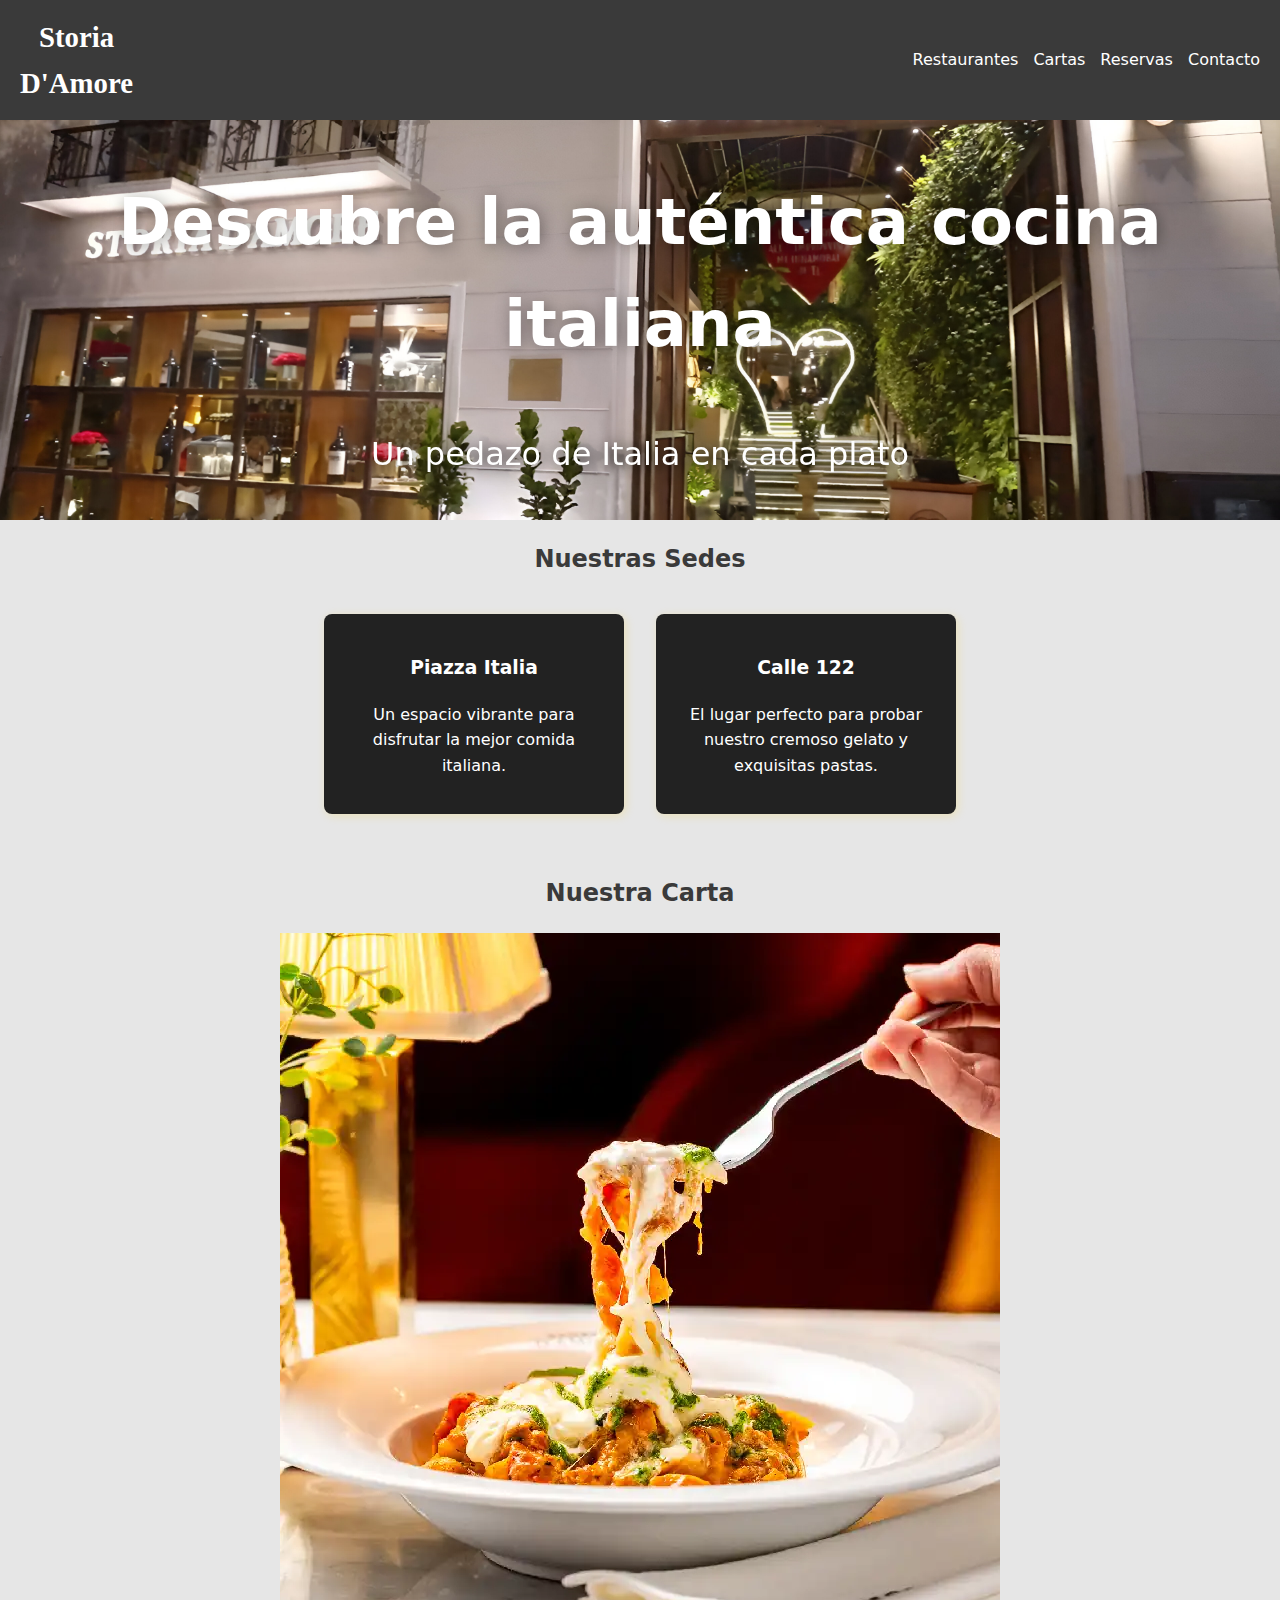
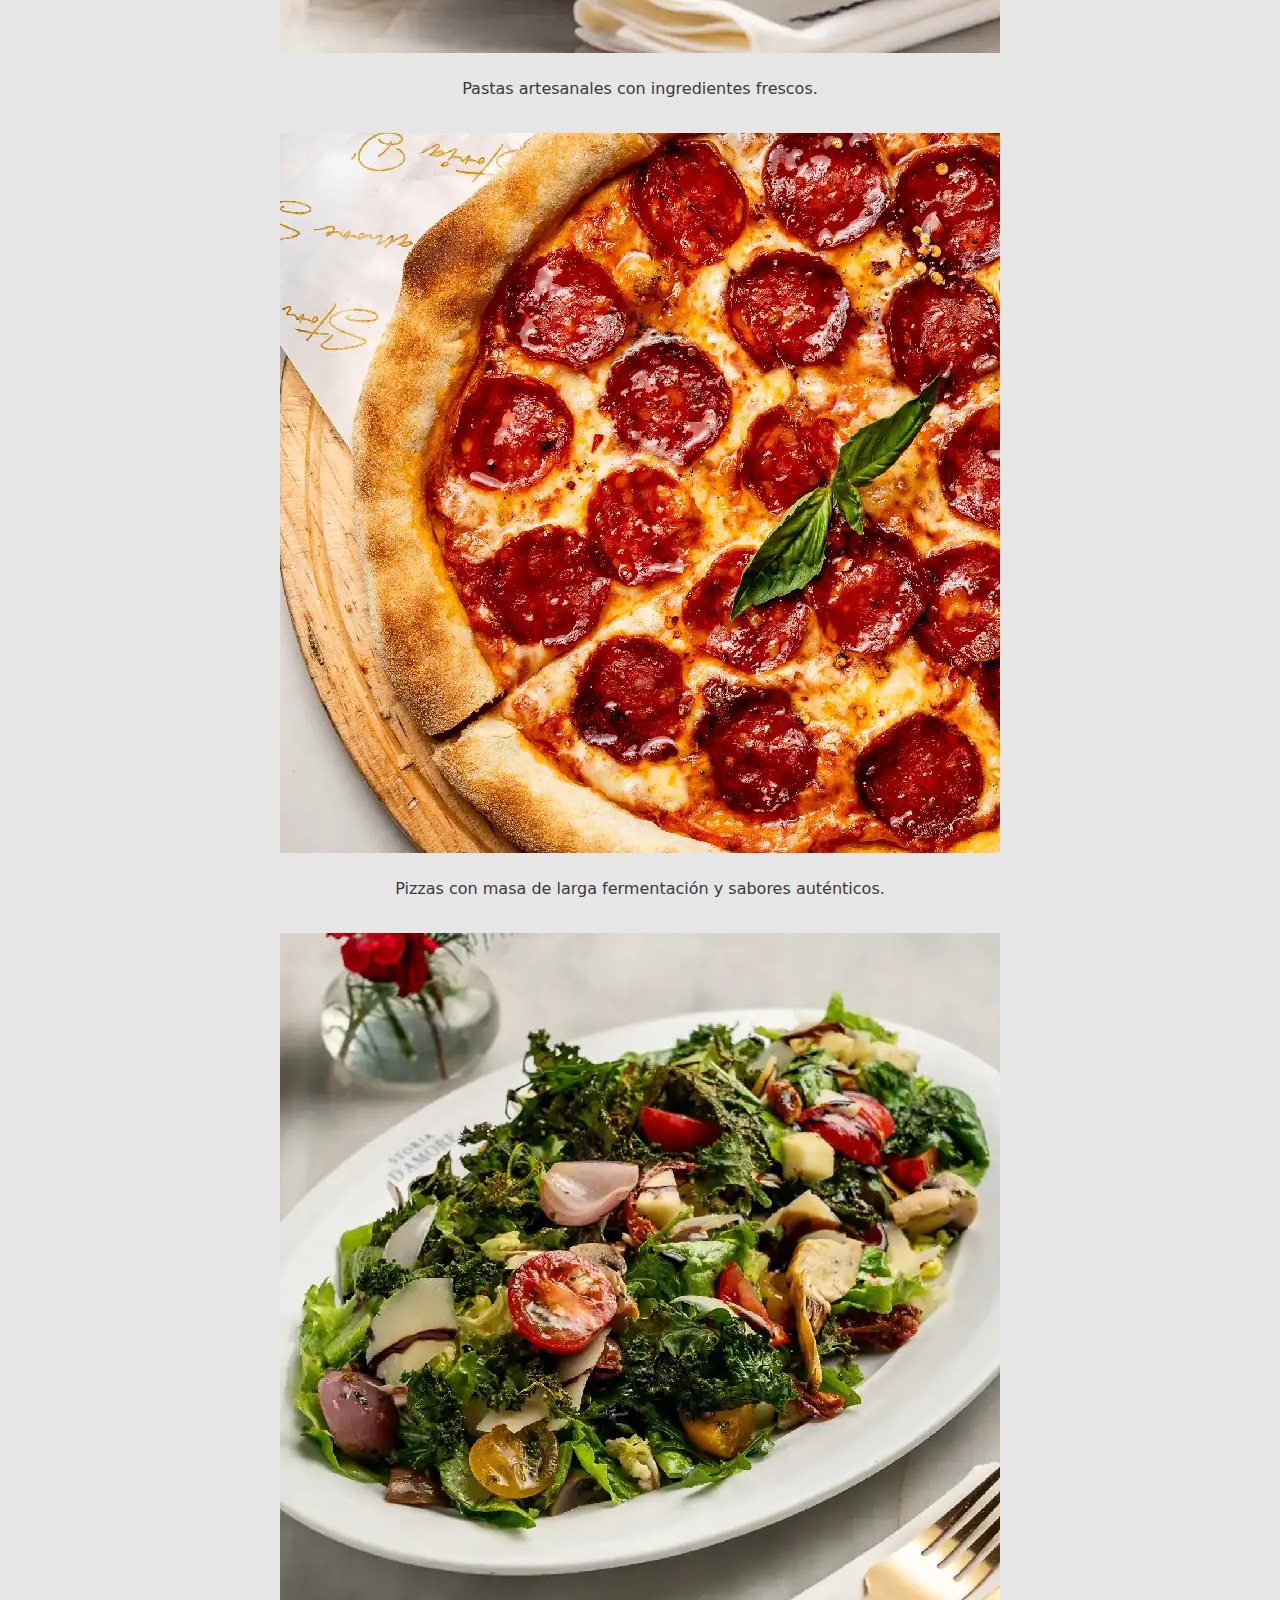
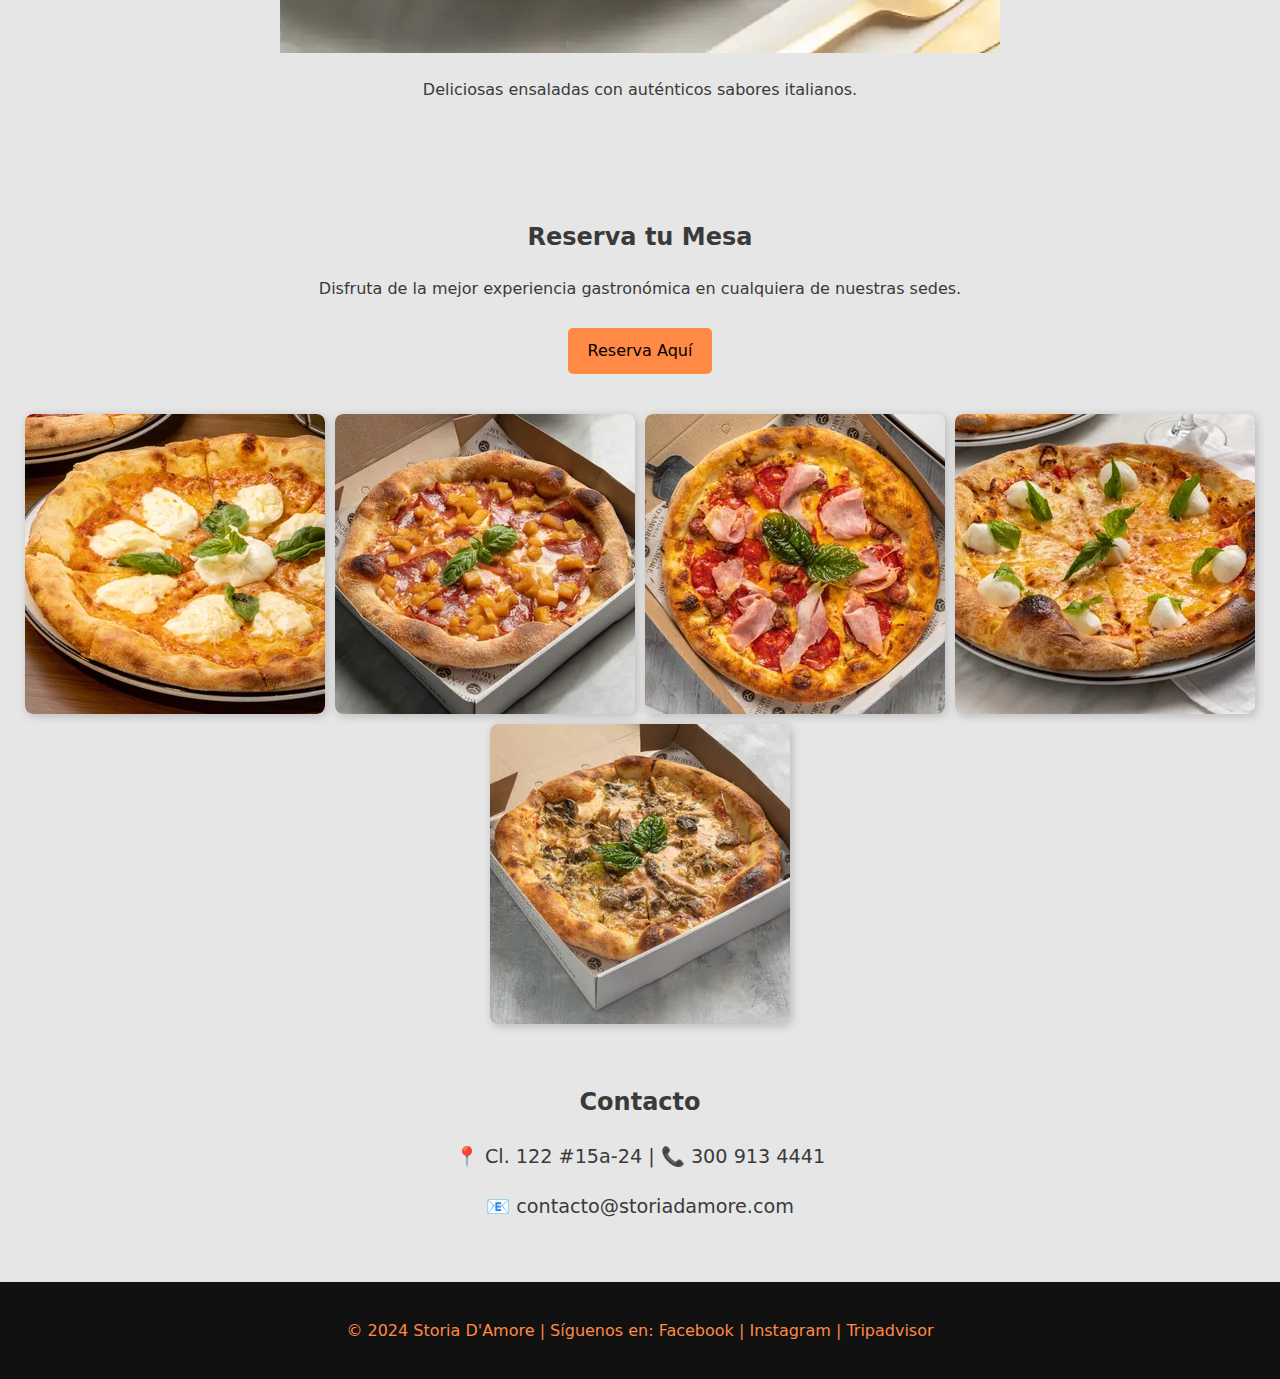
==== storiadamore/index.html @ 648c8dd9 "proyecto" ====
<!DOCTYPE html>
<html lang="es">
<head>
    <meta charset="UTF-8">
    <meta name="viewport" content="width=device-width, initial-scale=1.0">
    <title>Storia D'Amore - Auténtica Cocina Italiana</title>
    <link rel="stylesheet" href="css/normalize.css">
    <link rel="stylesheet" href="css/styles.css">
</head>
<body>

    <!-- Encabezado -->
    <header>
        <div class="logo">Storia <br>D'Amore</div>
        <nav>
            <a href="#restaurantes">Restaurantes</a>
            <a href="#cartas">Cartas</a>
            <a href="#reservas">Reservas</a>
            <a href="#contacto">Contacto</a>
        </nav>
    </header>

    <!-- Hero Section -->
    <section class="hero">
        <h1>Descubre la auténtica cocina italiana</h1>
        <p>Un pedazo de Italia en cada plato</p>
    </section>

    <!-- Restaurantes -->
    <section class="sedes">
        <h2>Nuestras Sedes</h2>
        <div class="sedes_location">
            <div class="location">
                <h3>Piazza Italia</h3>
                <p>Un espacio vibrante para disfrutar la mejor comida italiana.</p>
            </div>
            <div class="location">
                <h3>Calle 122</h3>
                <p>El lugar perfecto para probar nuestro cremoso gelato y exquisitas pastas.</p>
            </div>
        </div>
    </section>

    <!-- Carta -->
    <section id="cartas" class="section">
        <h2>Nuestra Carta</h2>
        <div class="menu-list">
            <div class="menu_item">
                <img src="img/pastas.webp" alt="Pasta">
                <p>Pastas artesanales con ingredientes frescos.</p>
            </div>
            <div class="menu_item">
                <img src="img/pizzas.webp" alt="Pizza">
                <p>Pizzas con masa de larga fermentación y sabores auténticos.</p>
            </div>
            <div class="menu_item">
                <img src="img/ensaladas.webp" alt="Gelato">
                <p>Deliciosas ensaladas con auténticos sabores italianos.</p>
            </div>
        </div>
    </section>

    <!-- Reservas -->
    <section id="reservas" class="section">
        <h2>Reserva tu Mesa</h2>
        <p>Disfruta de la mejor experiencia gastronómica en cualquiera de nuestras sedes.</p>
        <a href="#" class="btn">Reserva Aquí</a>
    </section>
    <section class="gallery">
        <div class="gallery-item"><img src="img/img-1.webp" alt="Imagen 1"></div>
        <div class="gallery-item"><img src="img/img-2.webp" alt="Imagen 2"></div>
        <div class="gallery-item"><img src="img/img-3.webp" alt="Imagen 3"></div>
        <div class="gallery-item"><img src="img/img-4.webp" alt="Imagen 4"></div>
        <div class="gallery-item"><img src="img/img-5.webp" alt="Imagen 5"></div>
    </section>

    <!-- Contacto -->
    <section id="contacto" class="section">
        <h2>Contacto</h2>
        <p>📍 Cl. 122 #15a-24 | 📞 300 913 4441</p>
        <p>📧 contacto@storiadamore.com</p>
    </section>

    <!-- Footer -->
    <footer>
        <p>© 2024 Storia D'Amore | Síguenos en: 
            <a href="#">Facebook</a> | 
            <a href="#">Instagram</a> | 
            <a href="#">Tripadvisor</a>
        </p>
    </footer>

</body>
</html>
---- storiadamore/css/styles.css ----
/* Estilos Generales */

html {
    box-sizing: border-box;
}

*,
*:before,
*:after {
    box-sizing: inherit;
}
/* Reset básico */


/* Estilos generales */
body {
    font-family: system-ui, -apple-system, BlinkMacSystemFont, 'Segoe UI', Roboto, Oxygen, Ubuntu, Cantarell, 'Open Sans', 'Helvetica Neue', sans-serif;
    background-color: #e6e6e6;
    color: #3a3a3a;
    line-height: 1.6;
    display: flex;
    flex-direction: column;
    align-items: center;
}

/* Encabezado */
header {
    
    background-color: #3a3a3a;
    color: #252525;
    width: 100%;
    height: 120px;
    padding: 15px 20px;
    display: flex;
    justify-content: space-between;
    align-items: center;
}

.logo {
    
    font-family:Cambria, Cochin, Georgia, Times, 'Times New Roman', serif;
    color: #fff;
    align-items: center;
    justify-content: center;
    font-size: 1.8rem;
    font-weight: bold;
    text-align: center;
}

nav {
    display: flex;
    gap: 15px;
}

nav a {
    color: #fff;
    text-decoration: none;
    font-size: 1rem;
    transition: color 0.3s;
}

nav a:hover {
    color: white;
}

/* Hero Section */
.hero {
    background: url("../img/entrada.webp") center/cover no-repeat;
    height: 00px;
    display: flex;
    flex-direction: column;
    align-items: center;
    justify-content: center;
    text-align: center;
    padding: 20px;
    width: 100%;
    color: #fff;
}

.hero h1 {
    font-size: 4rem;
    filter: drop-shadow(2px 2px 8px rgba(0, 0, 0, 0.377));
}

.hero p {
    font-size: 2rem;
    margin-top: 10px;
    filter: drop-shadow(2px 2px 8px rgba(0, 0, 0, 0.897));
}

/* Secciones */
.section {
    padding: 40px 20px;
    text-align: center;
    width: 100%;
    height: auto;
}
.sedes{
    display: flex;
    flex-direction: column;
    justify-content: center;
    align-items: center;
    width: auto;
    height: auto;
    gap: 1rem;
}
.sedes_location{
    display: flex;
    gap: 32px;
}

/* Restaurantes */

.location {
    justify-content: center;
    background: #222;
    color: #fff;
    padding: 20px;
    border-radius: 8px;
    width: 90%;
    max-width: 300px;
    box-shadow: 2px 2px 10px rgba(255, 204, 0, 0.2);
}

.location h3 {
    text-align: center;    
}

.location p{
    text-align: center;
}


/* Carta */
.menu-list {
    display: flex;
    flex-wrap: wrap;
    justify-content: center;
    gap: 15px;
}

.menu-item {
    background: #222;
    padding: 20px;
    border-radius: 8px;
    width: 90%;
    max-width: 300px;
    text-align: center;
    box-shadow: 2px 2px 10px rgba(255, 204, 0, 0.2);
    color: #fff;
}

.menu-item img {
    width: 100%;
    border-radius: 8px;
}

/* Reservas */
.btn {
    display: inline-block;
    padding: 10px 20px;
    background: #ff8945;
    color: black;
    text-decoration: none;
    border-radius: 5px;
    margin-top: 10px;
    transition: background 0.3s;
}

.btn:hover {
    background: white;
}

/* Galería */
.gallery {
    display: flex;
    flex-wrap: wrap;
    justify-content: center;
    gap: 10px;
}

/* Estilos de cada imagen */
.gallery-item {
    width: 100%;
    max-width: 300px;
    overflow: hidden;
    border-radius: 8px;
    box-shadow: 2px 2px 10px rgba(0, 0, 0, 0.2);
    transition: transform 0.3s;
}

.gallery-item img {
    width: 100%;
    display: block;
    border-radius: 8px;
}

/* Efecto hover */
.gallery-item:hover {
    transform: scale(1.05);
}

/* Contacto */
#contacto p {
    font-size: 1.2rem;
    margin-top: 10px;
}

/* Footer */
footer {
    background-color: #111;
    color: #ff8945;
    text-align: center;
    padding: 20px;
    width: 100%;
}

footer a {
    color: #ff8945;
    text-decoration: none;
}

footer a:hover {
    text-decoration: underline;
}

/* Responsive - Pantallas más grandes */
@media (min-width: 768px) {
    .hero {
        height: 400px;
    }

    .locations {
        flex-direction: row;
        justify-content: center;
    }

    .menu-list {
        flex-direction: row;
    }
}
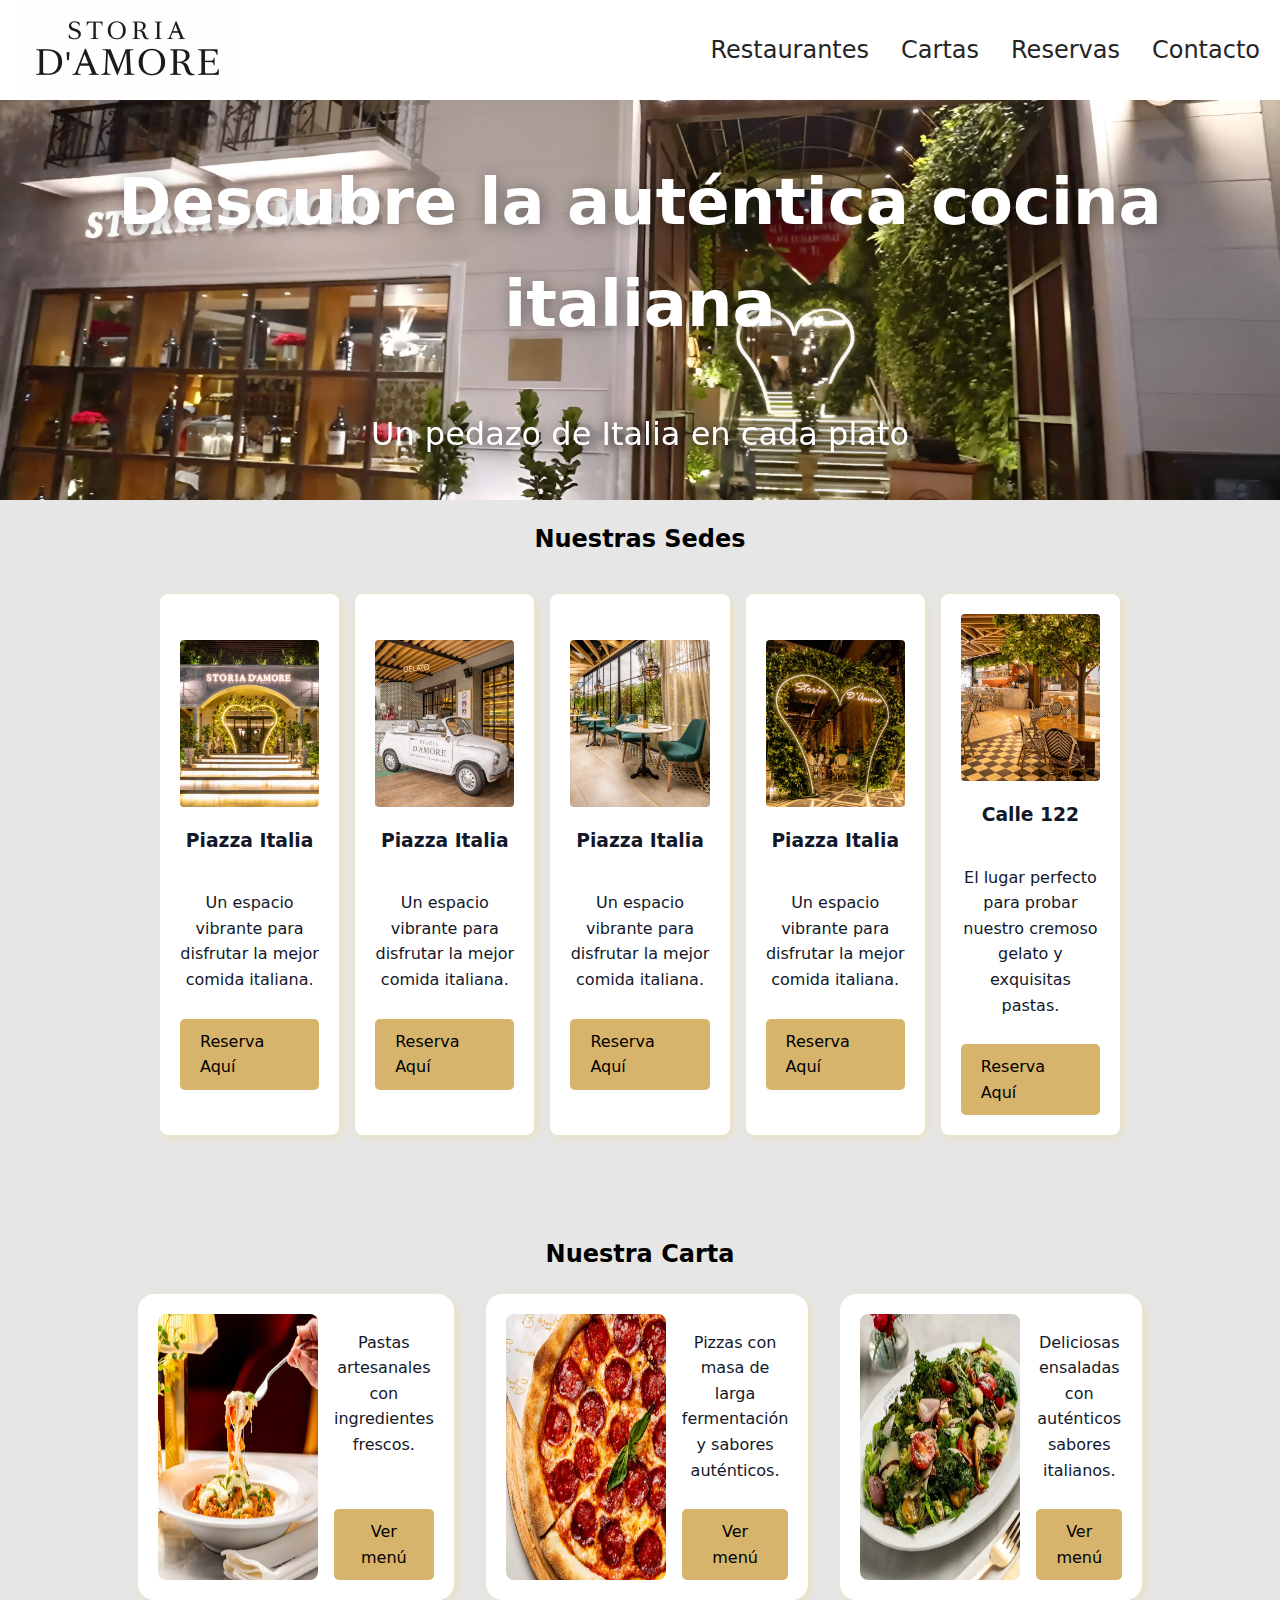
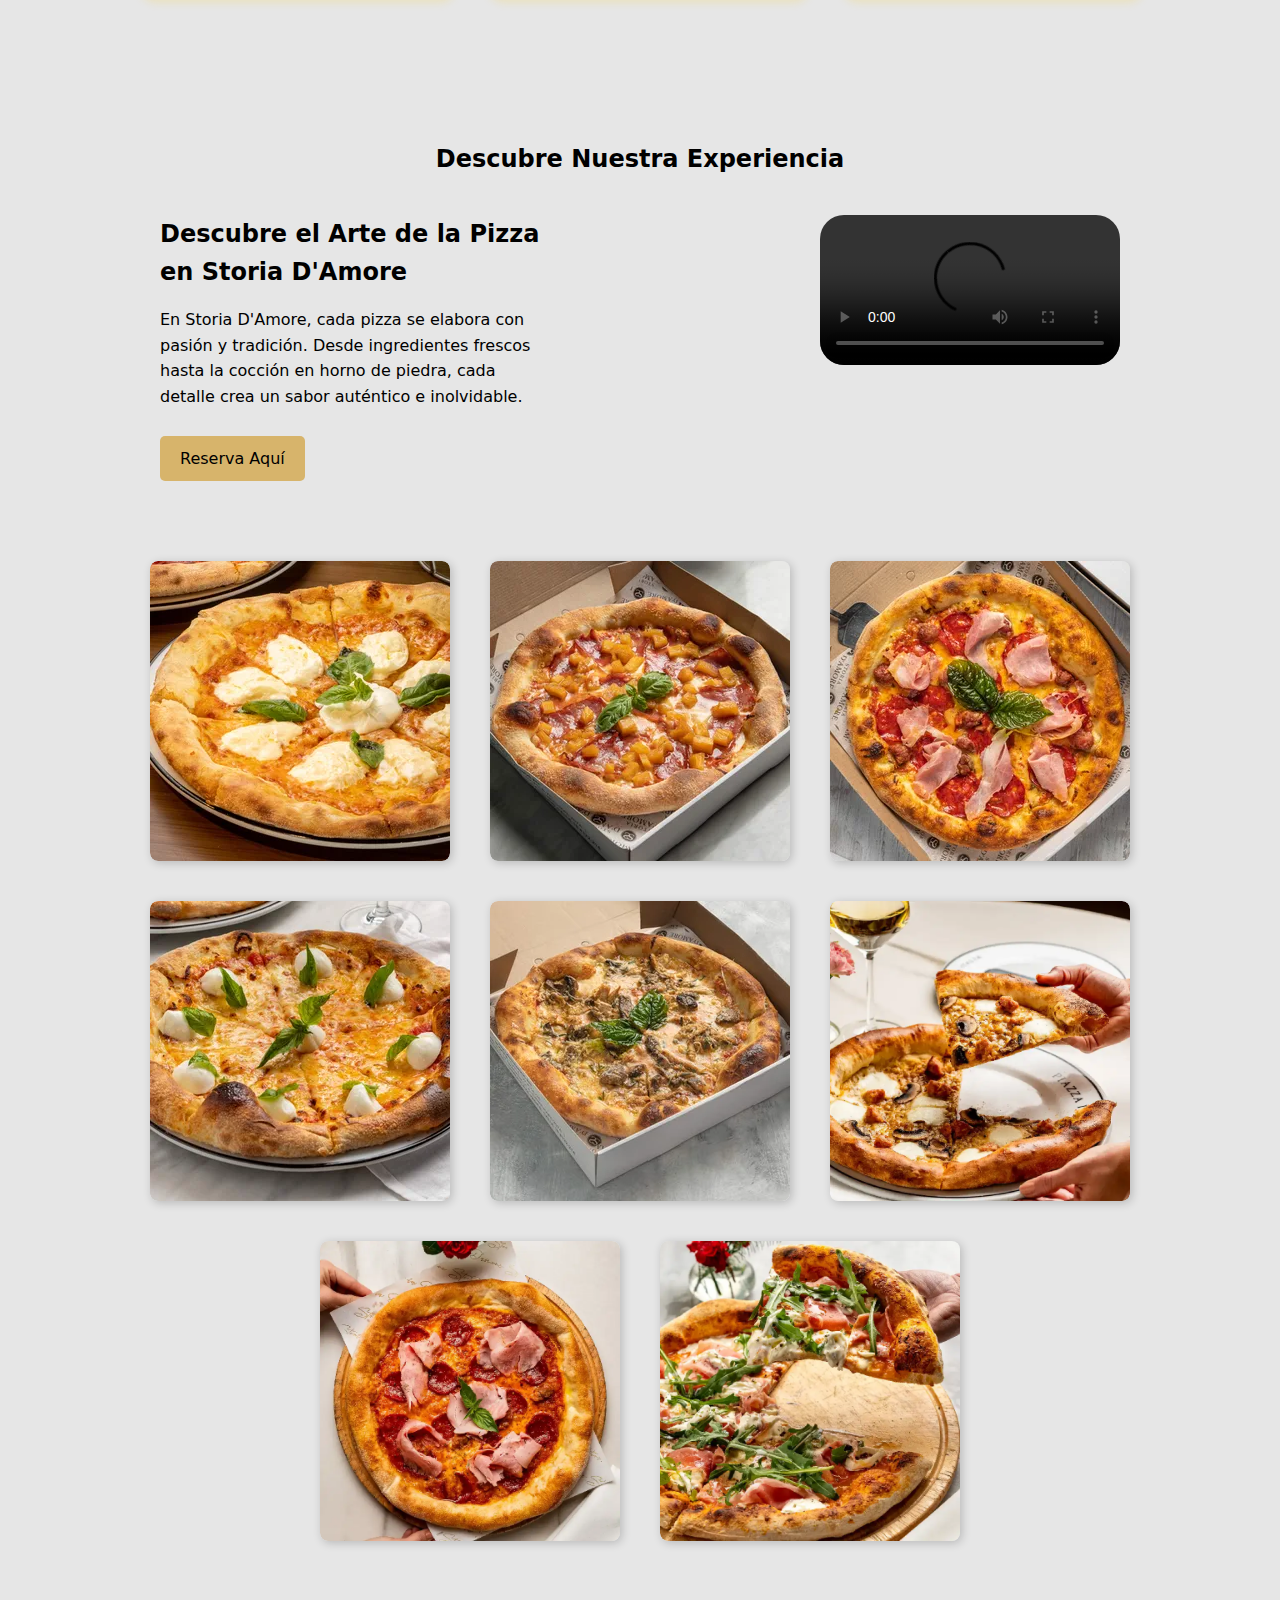
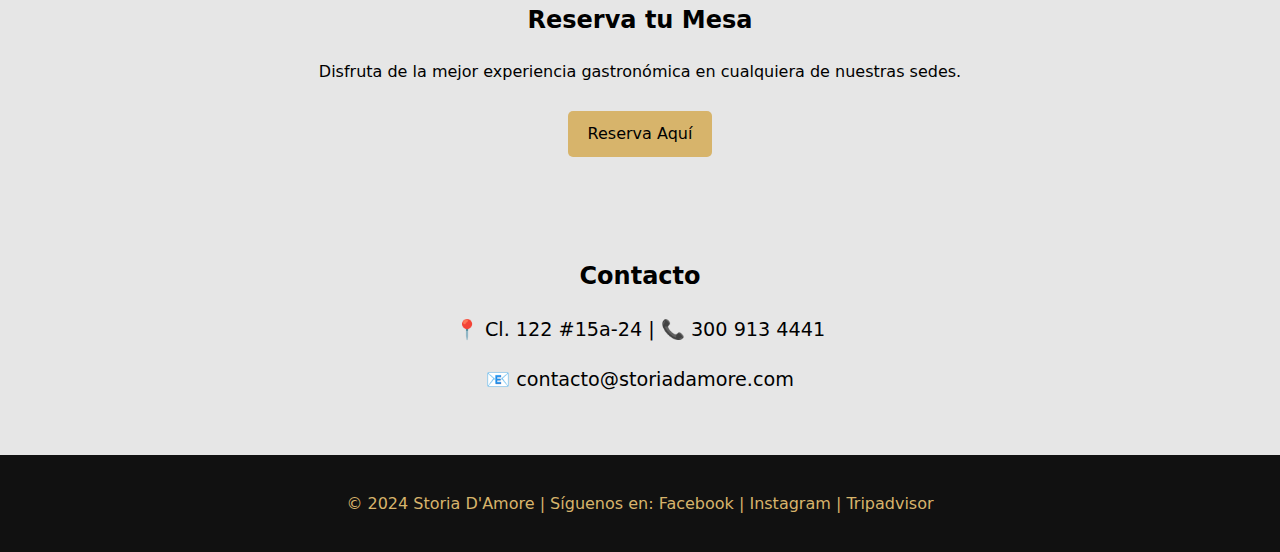
==== commit 8882e757: "Se finaliza el proyecto" ====
--- a/storiadamore/index.html
+++ b/storiadamore/index.html
@@ -11,7 +11,7 @@
 
     <!-- Encabezado -->
     <header>
-        <div class="logo">Storia <br>D'Amore</div>
+        <div class="logo"><img src="img/logo.webp" alt=""></div>
         <nav>
             <a href="#restaurantes">Restaurantes</a>
             <a href="#cartas">Cartas</a>
@@ -31,47 +31,96 @@
         <h2>Nuestras Sedes</h2>
         <div class="sedes_location">
             <div class="location">
+                <img src="img/sedes1.webp" alt="">
                 <h3>Piazza Italia</h3>
                 <p>Un espacio vibrante para disfrutar la mejor comida italiana.</p>
+                <div class="boton_video"><a href="#" class="btn">Reserva Aquí</a></div>
             </div>
             <div class="location">
+                <img src="img/sedes2.webp" alt="">
+                <h3>Piazza Italia</h3>
+                <p>Un espacio vibrante para disfrutar la mejor comida italiana.</p>
+                <div class="boton_video"><a href="#" class="btn">Reserva Aquí</a></div>
+            </div>
+            <div class="location">
+                <img src="img/sedes3.webp" alt="">
+                <h3>Piazza Italia</h3>
+                <p>Un espacio vibrante para disfrutar la mejor comida italiana.</p>
+                <div class="boton_video"><a href="#" class="btn">Reserva Aquí</a></div>
+            </div>
+            <div class="location">
+                <img src="img/sedes4.webp" alt="">
+                <h3>Piazza Italia</h3>
+                <p>Un espacio vibrante para disfrutar la mejor comida italiana.</p>
+                <div class="boton_video"><a href="#" class="btn">Reserva Aquí</a></div>
+            </div>
+            <div class="location">
+                <img src="img/sedes5.webp" alt="">
                 <h3>Calle 122</h3>
                 <p>El lugar perfecto para probar nuestro cremoso gelato y exquisitas pastas.</p>
+                <div class="boton_video"><a href="#" class="btn">Reserva Aquí</a></div>
             </div>
         </div>
     </section>
 
     <!-- Carta -->
-    <section id="cartas" class="section">
+    <section class="cartas" class="section">
         <h2>Nuestra Carta</h2>
         <div class="menu-list">
             <div class="menu_item">
-                <img src="img/pastas.webp" alt="Pasta">
-                <p>Pastas artesanales con ingredientes frescos.</p>
+                <img src="img/pastas-menu.webp" alt="Pasta">
+                <div class="division">
+                    <p>Pastas artesanales con ingredientes frescos.</p>
+                    <div class="boton_video"><a href="#" class="btn">Ver menú</a></div>
+                </div>
             </div>
             <div class="menu_item">
-                <img src="img/pizzas.webp" alt="Pizza">
-                <p>Pizzas con masa de larga fermentación y sabores auténticos.</p>
+                <img src="img/pizzas-menu.webp" alt="Pizza">
+                <div class="division">
+                    <p>Pizzas con masa de larga fermentación y sabores auténticos.</p>
+                    <div class="boton_video"><a href="#" class="btn">Ver menú</a></div>
+                </div>
             </div>
             <div class="menu_item">
-                <img src="img/ensaladas.webp" alt="Gelato">
-                <p>Deliciosas ensaladas con auténticos sabores italianos.</p>
+                <img src="img/ensaladas-menu.webp" alt="Gelato">
+                <div class="division">
+                    <p>Deliciosas ensaladas con auténticos sabores italianos.</p>
+                    <div class="boton_video"><a href="#" class="btn">Ver menú</a></div>
+                </div>
             </div>
         </div>
     </section>
+    <section class="video-section">
+        <h2>Descubre Nuestra Experiencia</h2>
+        <div class="video-container">
+            <div class="video_text"><div class="titulo_video">Descubre el Arte de la Pizza en Storia D'Amore</div> <p>En Storia D'Amore, cada pizza se elabora con pasión y tradición. Desde ingredientes frescos hasta la cocción en horno de piedra, cada detalle crea un sabor auténtico e inolvidable.</p><div class="boton_video"><a href="#" class="btn">Reserva Aquí</a></div>
+            </div>
+            <div class="video-container">
+                <video controls>
+                    <source src="video/video1.mp4" type="video/mp4">
+                    <source src="video/video1.mp4" type="video/webm">
+                    Tu navegador no soporta videos HTML5.
+                </video>
+            </div>
 
-    <!-- Reservas -->
-    <section id="reservas" class="section">
-        <h2>Reserva tu Mesa</h2>
-        <p>Disfruta de la mejor experiencia gastronómica en cualquiera de nuestras sedes.</p>
-        <a href="#" class="btn">Reserva Aquí</a>
+        </div>
     </section>
+
     <section class="gallery">
         <div class="gallery-item"><img src="img/img-1.webp" alt="Imagen 1"></div>
         <div class="gallery-item"><img src="img/img-2.webp" alt="Imagen 2"></div>
         <div class="gallery-item"><img src="img/img-3.webp" alt="Imagen 3"></div>
         <div class="gallery-item"><img src="img/img-4.webp" alt="Imagen 4"></div>
         <div class="gallery-item"><img src="img/img-5.webp" alt="Imagen 5"></div>
+        <div class="gallery-item"><img src="img/img-6.webp" alt="Imagen 6"></div>
+        <div class="gallery-item"><img src="img/img-7.webp" alt="Imagen 7"></div>
+        <div class="gallery-item"><img src="img/img-8.webp" alt="Imagen 8"></div>
+    </section>
+    <!-- Reservas -->
+    <section id="reservas" class="section">
+        <h2>Reserva tu Mesa</h2>
+        <p>Disfruta de la mejor experiencia gastronómica en cualquiera de nuestras sedes.</p>
+        <a href="#" class="btn">Reserva Aquí</a>
     </section>
 
     <!-- Contacto -->
--- a/storiadamore/css/styles.css
+++ b/storiadamore/css/styles.css
@@ -16,7 +16,6 @@
 body {
     font-family: system-ui, -apple-system, BlinkMacSystemFont, 'Segoe UI', Roboto, Oxygen, Ubuntu, Cantarell, 'Open Sans', 'Helvetica Neue', sans-serif;
     background-color: #e6e6e6;
-    color: #3a3a3a;
     line-height: 1.6;
     display: flex;
     flex-direction: column;
@@ -25,42 +24,45 @@
 
 /* Encabezado */
 header {
-    
-    background-color: #3a3a3a;
+    background-color: #ffffff;
     color: #252525;
     width: 100%;
-    height: 120px;
+    height: 100px;
     padding: 15px 20px;
     display: flex;
     justify-content: space-between;
     align-items: center;
-}
+    font-size: 20px;
+}
+
 
 .logo {
-    
+    width: 100%;
     font-family:Cambria, Cochin, Georgia, Times, 'Times New Roman', serif;
-    color: #fff;
-    align-items: center;
-    justify-content: center;
+    display: flex;
+    align-items: center;
+    justify-content: space-between;
     font-size: 1.8rem;
     font-weight: bold;
     text-align: center;
 }
 
 nav {
-    display: flex;
-    gap: 15px;
+    width: 100%;
+    display: flex;
+    gap: 32px;
+    justify-content: end;
 }
 
 nav a {
-    color: #fff;
+    color: #252525;
     text-decoration: none;
-    font-size: 1rem;
+    font-size: 1.5rem;
     transition: color 0.3s;
 }
 
 nav a:hover {
-    color: white;
+    color: #D7B46B;
 }
 
 /* Hero Section */
@@ -96,30 +98,34 @@
     height: auto;
 }
 .sedes{
-    display: flex;
-    flex-direction: column;
-    justify-content: center;
-    align-items: center;
-    width: auto;
+    width: 100%;
+    display: flex;
+    flex-direction: column;
+    justify-content: space-between;
+    align-items: center;
     height: auto;
     gap: 1rem;
+    padding: 0 160px;
 }
 .sedes_location{
-    display: flex;
-    gap: 32px;
+    width: 100%;
+    display: flex;
+    gap: 16px;
 }
 
 /* Restaurantes */
 
 .location {
-    justify-content: center;
-    background: #222;
-    color: #fff;
+    display: flex;
+    flex-direction: column;
+    justify-content: center;
+    background: #ffffff;
+    color: #12172A;
     padding: 20px;
     border-radius: 8px;
-    width: 90%;
-    max-width: 300px;
+    width: 100%;
     box-shadow: 2px 2px 10px rgba(255, 204, 0, 0.2);
+    align-items: center;
 }
 
 .location h3 {
@@ -129,37 +135,58 @@
 .location p{
     text-align: center;
 }
+.location img{
+    border-radius: 4px;
+    width: 100%;
+    height: auto;
+    justify-content: space-between;
+}
 
 
 /* Carta */
+.cartas{
+    padding: 80px 160px;
+    width: 100%;
+    justify-content: center;
+    text-align: center;
+}
 .menu-list {
-    display: flex;
-    flex-wrap: wrap;
-    justify-content: center;
-    gap: 15px;
-}
-
-.menu-item {
-    background: #222;
+    width: 100%;
+    display: flex;
+    flex-direction: row;
+    justify-content: center;
+    gap: 32px;
+}
+
+.menu_item {
+    display: flex;
+    background: #ffffff;
+    border:  #12172A;
     padding: 20px;
+    border-radius: 16px;
+    width: 100%;
+    text-align: center;
+    box-shadow: 2px 2px 10px rgba(255, 204, 0, 0.2);
+    color: #12172A;
+    gap: 16px;
+}
+
+.menu_item img {
+    width: 160px;
     border-radius: 8px;
-    width: 90%;
-    max-width: 300px;
-    text-align: center;
-    box-shadow: 2px 2px 10px rgba(255, 204, 0, 0.2);
-    color: #fff;
-}
-
-.menu-item img {
-    width: 100%;
-    border-radius: 8px;
+}
+
+.division{
+    display: flex;
+    flex-direction: column;
+    justify-content: space-between;
 }
 
 /* Reservas */
 .btn {
     display: inline-block;
     padding: 10px 20px;
-    background: #ff8945;
+    background: #D7B46B;
     color: black;
     text-decoration: none;
     border-radius: 5px;
@@ -173,16 +200,17 @@
 
 /* Galería */
 .gallery {
+    width: 80%;
     display: flex;
     flex-wrap: wrap;
     justify-content: center;
-    gap: 10px;
+    gap: 40px;
 }
 
 /* Estilos de cada imagen */
 .gallery-item {
-    width: 100%;
-    max-width: 300px;
+    width: 300px;
+    height: 300px;
     overflow: hidden;
     border-radius: 8px;
     box-shadow: 2px 2px 10px rgba(0, 0, 0, 0.2);
@@ -209,14 +237,14 @@
 /* Footer */
 footer {
     background-color: #111;
-    color: #ff8945;
+    color: #D7B46B;
     text-align: center;
     padding: 20px;
     width: 100%;
 }
 
 footer a {
-    color: #ff8945;
+    color: #D7B46B;
     text-decoration: none;
 }
 
@@ -239,3 +267,41 @@
         flex-direction: row;
     }
 }
+.video-section {
+    padding: 40px 160px  80px;
+    width: 100%;
+    height: auto;
+    display: flex;
+    flex-direction: column;
+    align-items: center;
+    gap: 16px; 
+
+}
+
+.video-container {
+    height: 100%;
+    width: auto;
+    display: flex;
+    gap: 40px; 
+    justify-content: space-between;
+}
+.video_text{
+    width: 40%;
+    display: flex;
+    flex-direction: column;
+    justify-content: center;
+}
+
+.titulo_video{
+    font-size: 24px;
+    font-weight: bold;
+}
+.boton_video{
+    width: auto;
+}
+
+video {
+    width: 100%;
+    height: auto;
+    border-radius: 24px;
+}
